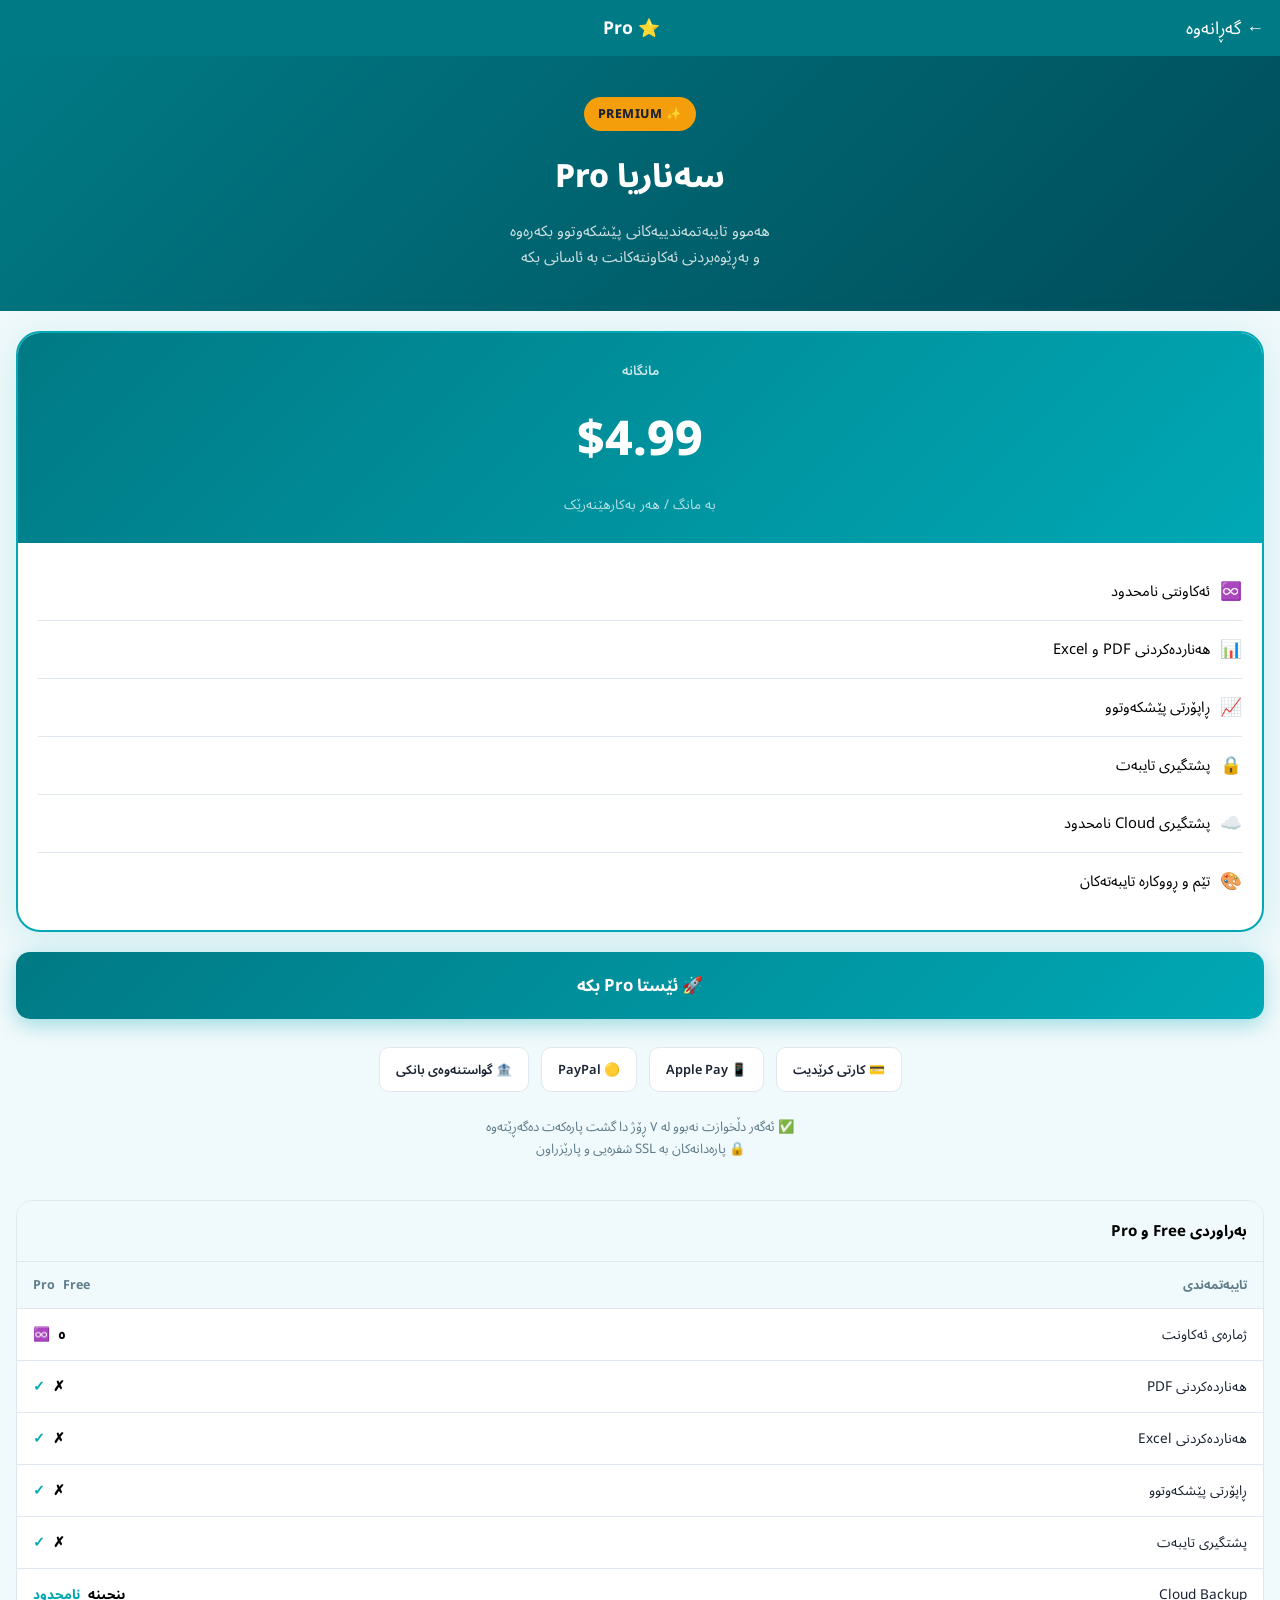
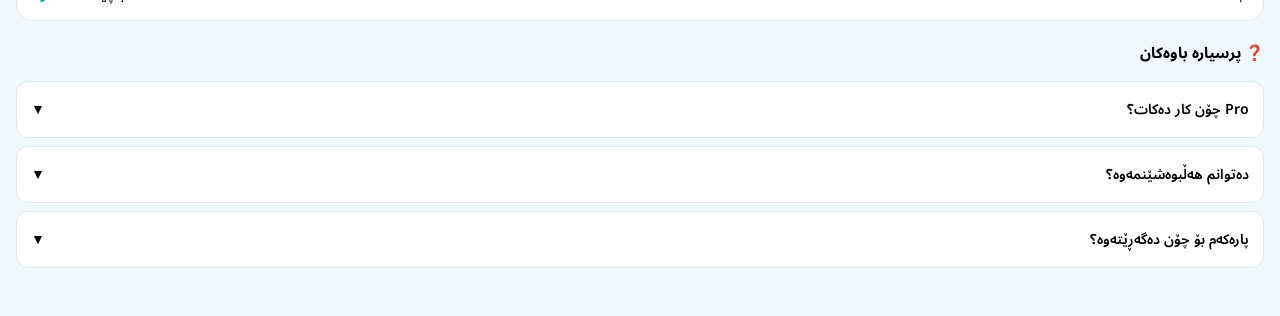
==== pro.html @ 3d50c996 "Create pro.html" ====
<!DOCTYPE html>
<html lang="ckb" dir="rtl">
<head>
  <meta charset="UTF-8">
  <meta name="viewport" content="width=device-width, initial-scale=1.0">
  <title>Pro — سەناریا</title>
  <link href="https://fonts.googleapis.com/css2?family=Noto+Sans+Arabic:wght@300;400;600;700;800&display=swap" rel="stylesheet">
  <style>
    :root{--teal:#00a8b5;--teal-dark:#007a85;--gold:#f59e0b;--text:#1a2332;--border:#e0e7ef;--bg:#f0f9fb;}
    *{margin:0;padding:0;box-sizing:border-box;}
    body{font-family:'Noto Sans Arabic',sans-serif;background:var(--bg);direction:rtl;min-height:100vh;}
    .topbar{background:var(--teal-dark);height:56px;display:flex;align-items:center;justify-content:space-between;padding:0 16px;position:sticky;top:0;z-index:10;}
    .back-btn{background:none;border:none;color:#fff;font-size:1.1rem;cursor:pointer;display:flex;align-items:center;gap:6px;font-family:'Noto Sans Arabic',sans-serif;}
    .topbar-title{color:#fff;font-size:1.1rem;font-weight:700;}
    .hero{background:linear-gradient(135deg,var(--teal-dark),#004d5a);padding:40px 20px;text-align:center;color:#fff;}
    .hero-badge{background:var(--gold);color:#1a2332;font-size:.78rem;font-weight:800;padding:4px 14px;border-radius:50px;display:inline-block;margin-bottom:12px;letter-spacing:.5px;}
    .hero h1{font-size:2rem;font-weight:800;margin-bottom:8px;}
    .hero p{opacity:.8;font-size:.95rem;line-height:1.7;}
    .price-card{background:#fff;border-radius:24px;margin:20px 16px;box-shadow:0 8px 40px rgba(0,168,181,.15);overflow:hidden;border:2px solid var(--teal);}
    .price-head{background:linear-gradient(135deg,var(--teal-dark),var(--teal));padding:24px;text-align:center;color:#fff;}
    .price-label{font-size:.82rem;font-weight:600;opacity:.8;margin-bottom:4px;}
    .price-amount{font-size:3rem;font-weight:800;}
    .price-period{font-size:.85rem;opacity:.7;}
    .price-body{padding:20px;}
    .feature{display:flex;align-items:center;gap:10px;padding:10px 0;border-bottom:1px solid var(--border);font-size:.92rem;}
    .feature:last-child{border-bottom:none;}
    .feature .icon{color:var(--teal);font-size:1.1rem;flex-shrink:0;}
    .pay-btn{display:block;width:calc(100% - 32px);margin:0 16px 16px;background:linear-gradient(135deg,var(--teal-dark),var(--teal));color:#fff;border:none;border-radius:14px;padding:16px;font-family:'Noto Sans Arabic',sans-serif;font-size:1.05rem;font-weight:700;cursor:pointer;box-shadow:0 6px 20px rgba(0,168,181,.35);transition:transform .15s;}
    .pay-btn:hover{transform:translateY(-2px);}
    .payment-methods{display:flex;justify-content:center;gap:12px;padding:12px 16px 24px;flex-wrap:wrap;}
    .pm-badge{background:#fff;border:1.5px solid var(--border);border-radius:10px;padding:8px 16px;font-size:.8rem;font-weight:600;color:var(--text);display:flex;align-items:center;gap:6px;}
    .free-note{text-align:center;color:#607d8b;font-size:.82rem;padding:0 20px 24px;line-height:1.7;}
    .compare{margin:16px;background:#fff;border-radius:16px;border:1.5px solid var(--border);overflow:hidden;}
    .compare-title{background:var(--bg);padding:14px 16px;font-weight:700;font-size:.95rem;border-bottom:1px solid var(--border);}
    .compare-row{display:grid;grid-template-columns:1fr auto auto;gap:8px;padding:11px 16px;border-bottom:1px solid var(--border);font-size:.85rem;align-items:center;}
    .compare-row:last-child{border-bottom:none;}
    .compare-row .label{color:var(--text);}
    .compare-row .free-col,.compare-row .pro-col{text-align:center;font-weight:700;}
    .compare-row .pro-col{color:var(--teal);}
    .compare-head{display:grid;grid-template-columns:1fr auto auto;gap:8px;padding:10px 16px;background:var(--bg);border-bottom:1px solid var(--border);font-size:.78rem;font-weight:700;color:#607d8b;}
    .faq{margin:16px;padding-bottom:24px;}
    .faq-title{font-weight:700;font-size:.95rem;margin-bottom:12px;}
    .faq-item{background:#fff;border-radius:12px;border:1.5px solid var(--border);margin-bottom:8px;overflow:hidden;}
    .faq-q{padding:13px 14px;font-size:.88rem;font-weight:600;cursor:pointer;display:flex;justify-content:space-between;}
    .faq-a{font-size:.84rem;color:#607d8b;line-height:1.7;padding:0 14px 13px;display:none;}
    .faq-item.open .faq-a{display:block;}
    .faq-item.open .arrow{transform:rotate(180deg);}
    .arrow{transition:transform .2s;}
  </style>
</head>
<body>
<script src="config.js"></script>

<div class="topbar">
  <button class="back-btn" onclick="window.location.href='index.html'">← گەڕانەوە</button>
  <div class="topbar-title">⭐ Pro</div>
  <div style="width:60px"></div>
</div>

<div class="hero">
  <div class="hero-badge">✨ PREMIUM</div>
  <h1>سەناریا Pro</h1>
  <p>هەموو تایبەتمەندییەکانی پێشکەوتوو بکەرەوە<br>و بەڕێوەبردنی ئەکاونتەکانت بە ئاسانی بکە</p>
</div>

<div class="price-card">
  <div class="price-head">
    <div class="price-label">مانگانە</div>
    <div class="price-amount" id="pro-price">$4.99</div>
    <div class="price-period">بە مانگ / هەر بەکارهێنەرێک</div>
  </div>
  <div class="price-body" id="pro-features">
    <div class="feature"><span class="icon">♾️</span><span>ئەکاونتی نامحدود</span></div>
    <div class="feature"><span class="icon">📊</span><span>هەناردەکردنی PDF و Excel</span></div>
    <div class="feature"><span class="icon">📈</span><span>ڕاپۆرتی پێشکەوتوو</span></div>
    <div class="feature"><span class="icon">🔒</span><span>پشتگیری تایبەت</span></div>
    <div class="feature"><span class="icon">☁️</span><span>پشتگیری Cloud نامحدود</span></div>
    <div class="feature"><span class="icon">🎨</span><span>تێم و ڕووکارە تایبەتەکان</span></div>
  </div>
</div>

<button class="pay-btn" onclick="startPayment()">🚀 ئێستا Pro بکە</button>

<div class="payment-methods">
  <div class="pm-badge">💳 کارتی کرێدیت</div>
  <div class="pm-badge">📱 Apple Pay</div>
  <div class="pm-badge">🟡 PayPal</div>
  <div class="pm-badge">🏦 گواستنەوەی بانکی</div>
</div>

<div class="free-note">
  ✅ ئەگەر دڵخوازت نەبوو لە ٧ ڕۆژ دا گشت پارەکەت دەگەڕێتەوە<br>
  🔒 پارەدانەکان بە SSL شفرەیی و پارێزراون
</div>

<div class="compare">
  <div class="compare-title">بەراوردی Free و Pro</div>
  <div class="compare-head">
    <div>تایبەتمەندی</div><div>Free</div><div>Pro</div>
  </div>
  <div class="compare-row"><div class="label">ژمارەی ئەکاونت</div><div class="free-col">٥</div><div class="pro-col">♾️</div></div>
  <div class="compare-row"><div class="label">هەناردەکردنی PDF</div><div class="free-col">✗</div><div class="pro-col">✓</div></div>
  <div class="compare-row"><div class="label">هەناردەکردنی Excel</div><div class="free-col">✗</div><div class="pro-col">✓</div></div>
  <div class="compare-row"><div class="label">ڕاپۆرتی پێشکەوتوو</div><div class="free-col">✗</div><div class="pro-col">✓</div></div>
  <div class="compare-row"><div class="label">پشتگیری تایبەت</div><div class="free-col">✗</div><div class="pro-col">✓</div></div>
  <div class="compare-row"><div class="label">Cloud Backup</div><div class="free-col">بنچینە</div><div class="pro-col">نامحدود</div></div>
</div>

<div class="faq" id="faq-section">
  <div class="faq-title">❓ پرسیارە باوەکان</div>
  <div class="faq-item" onclick="toggleFaq(this)">
    <div class="faq-q">Pro چۆن کار دەکات؟ <span class="arrow">▼</span></div>
    <div class="faq-a">دوای پارەدان راستەوخۆ تایبەتمەندییە Pro یەکان چالاک دەبن. پێویستی بە هیچ کارێکی تر نییە.</div>
  </div>
  <div class="faq-item" onclick="toggleFaq(this)">
    <div class="faq-q">دەتوانم هەڵبوەشێنمەوە؟ <span class="arrow">▼</span></div>
    <div class="faq-a">بەڵێ، هەر کاتێک دەتوانیت هەڵبوەشێنیتەوە. داتاکانت دەمێنێت.</div>
  </div>
  <div class="faq-item" onclick="toggleFaq(this)">
    <div class="faq-q">پارەکەم بۆ چۆن دەگەڕێتەوە؟ <span class="arrow">▼</span></div>
    <div class="faq-a">لە ٧ ڕۆژ دا ئەگەر دڵخوازت نەبوو، راستەوخۆ بە هەمان رێگا پارەکەت دەگەڕێتەوە.</div>
  </div>
</div>

<script>
function startPayment(){
  alert('بەزووانە پارەدان زیاد دەبێت! تکایە پاشتر بگەڕێوە.');
}
function toggleFaq(el){
  el.classList.toggle('open');
}
// Load pro config
window.addEventListener('load', function(){
  if (typeof SANARIA_CONFIG !== 'undefined' && SANARIA_CONFIG.pro){
    var p = SANARIA_CONFIG.pro;
    var priceEl = document.getElementById('pro-price');
    if (priceEl) priceEl.textContent = p.price;
    var featEl = document.getElementById('pro-features');
    if (featEl && p.features){
      featEl.innerHTML = p.features.map(function(f){
        return '<div class="feature"><span class="icon">✅</span><span>'+f+'</span></div>';
      }).join('');
    }
  }
});
</script>
</body>
</html>
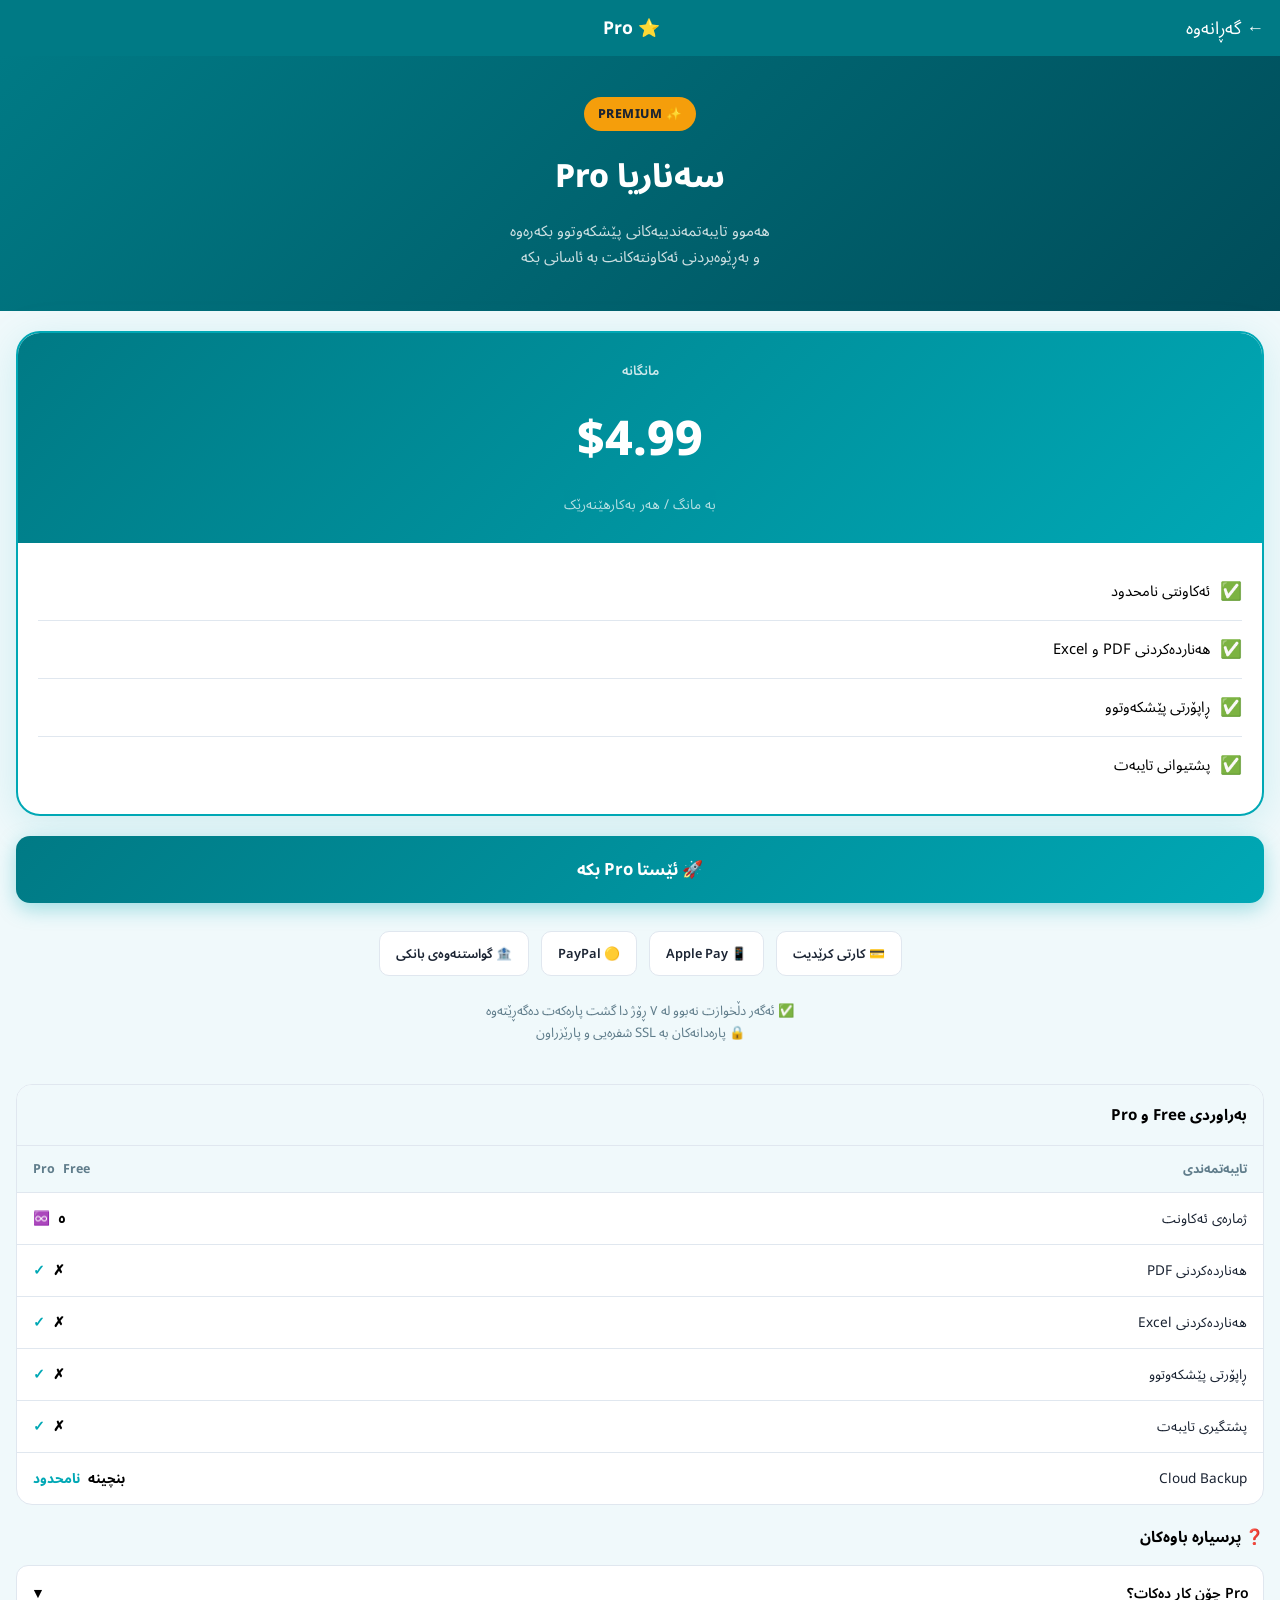
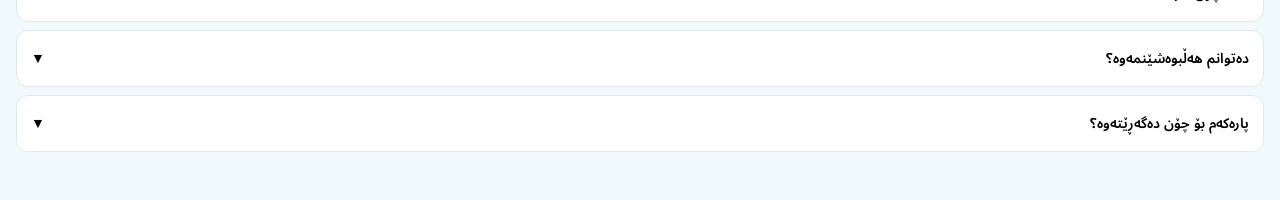
==== commit d6b3ce48: "Update pro.html" ====
--- a/pro.html
+++ b/pro.html
@@ -3,7 +3,7 @@
 <head>
   <meta charset="UTF-8">
   <meta name="viewport" content="width=device-width, initial-scale=1.0">
-  <title>Pro — سەناریا</title>
+  <title>بەشی پرۆ— بەرێوبەری ئەکاونتەکەم</title>
   <link href="https://fonts.googleapis.com/css2?family=Noto+Sans+Arabic:wght@300;400;600;700;800&display=swap" rel="stylesheet">
   <style>
     :root{--teal:#00a8b5;--teal-dark:#007a85;--gold:#f59e0b;--text:#1a2332;--border:#e0e7ef;--bg:#f0f9fb;}
